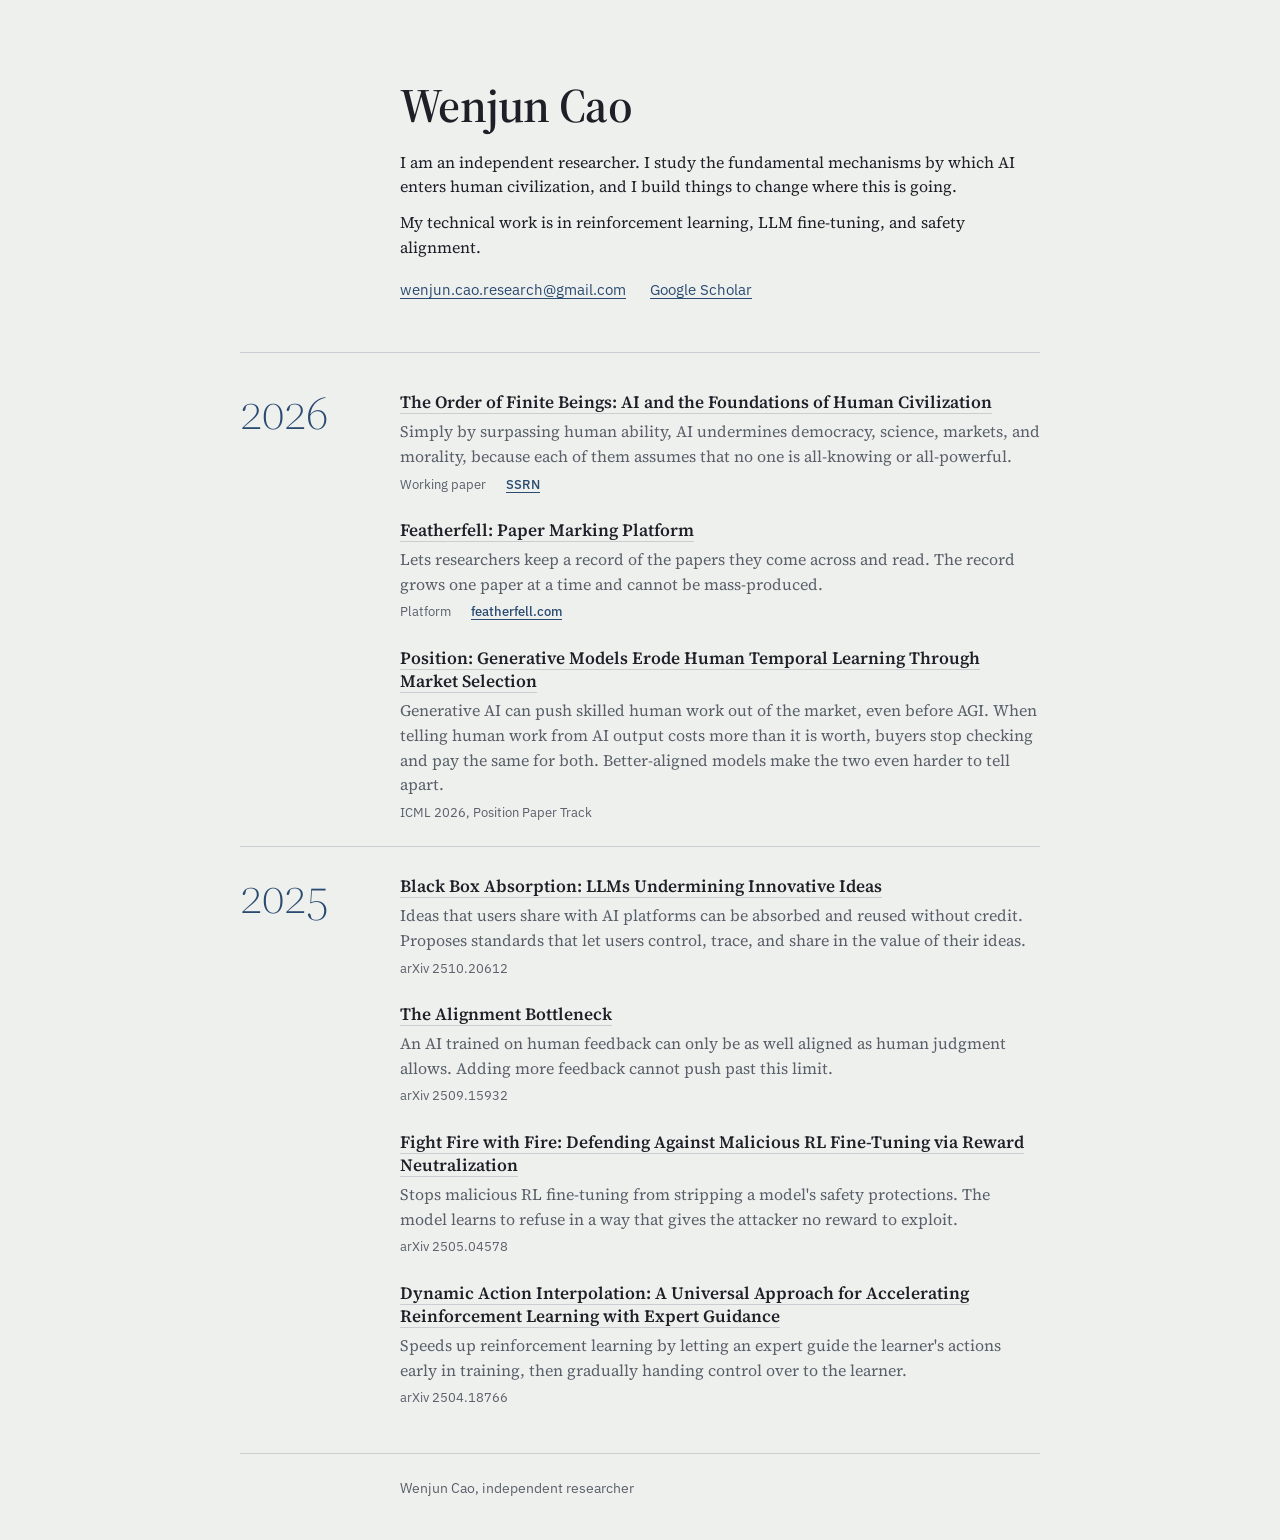
==== index.html @ e1265630 "Add files via upload" ====
<!DOCTYPE html>
<html lang="en">
<head>
<meta charset="utf-8">
<meta name="viewport" content="width=device-width, initial-scale=1">
<title>Wenjun Cao</title>
<meta name="description" content="Wenjun Cao is an independent researcher studying the fundamental mechanisms by which AI enters human civilization.">
<meta name="author" content="Wenjun Cao">
<meta property="og:title" content="Wenjun Cao">
<meta property="og:description" content="Independent researcher. The fundamental mechanisms by which AI enters human civilization.">
<meta property="og:type" content="website">
<meta property="og:url" content="https://directedlink.github.io/">
<meta name="twitter:card" content="summary">
<link rel="canonical" href="https://directedlink.github.io/">
<link rel="icon" href="data:image/svg+xml,%3Csvg xmlns='http://www.w3.org/2000/svg' viewBox='0 0 32 32'%3E%3Crect width='32' height='32' fill='%23EEF0EE'/%3E%3Ccircle cx='16' cy='16' r='11' fill='none' stroke='%231D2127' stroke-width='2'/%3E%3Cline x1='16' y1='5' x2='16' y2='27' stroke='%232A4A70' stroke-width='2'/%3E%3C/svg%3E">
<link rel="preconnect" href="https://fonts.googleapis.com">
<link rel="preconnect" href="https://fonts.gstatic.com" crossorigin>
<link href="https://fonts.googleapis.com/css2?family=Source+Serif+4:ital,opsz,wght@0,8..60,300;0,8..60,400;0,8..60,600;1,8..60,400&family=IBM+Plex+Sans:wght@400;500&display=swap" rel="stylesheet">
<style>
  :root{
    --paper: #EEF0EE;        /* cool, faintly grey-green paper */
    --paper-raised: #F6F7F6;
    --ink: #1D2127;
    --ink-soft: #596069;
    --rule: #C9CED3;
    --accent: #2A4A70;       /* fountain-pen blue */
    --kin: #6E2A2A;          /* oxblood, shared with the paper page */
    --serif: "Source Serif 4", Georgia, "Times New Roman", serif;
    --sans: "IBM Plex Sans", -apple-system, "Segoe UI", sans-serif;
    --gutter: 10rem;
    --measure: 40rem;
  }
  @media (prefers-color-scheme: dark){
    :root{
      --paper: #16191D;
      --paper-raised: #1C2025;
      --ink: #E3E5E8;
      --ink-soft: #9CA3AC;
      --rule: #30363D;
      --accent: #93B2D6;
      --kin: #D39A8C;
    }
  }

  *{ box-sizing: border-box; }
  html{ background: var(--paper); font-size: 100%; }
  body{
    margin: 0;
    background: var(--paper);
    color: var(--ink);
    font-family: var(--serif);
    font-size: 1rem;
    line-height: 1.55;
    -webkit-font-smoothing: antialiased;
    text-rendering: optimizeLegibility;
  }
  a{ color: var(--accent); text-decoration-thickness: 1px; text-underline-offset: 3px; }
  a:hover{ color: var(--kin); }
  a:focus-visible{ outline: 2px solid var(--accent); outline-offset: 3px; border-radius: 2px; }
  ::selection{ background: var(--rule); color: var(--ink); }

  .page{
    max-width: calc(var(--gutter) + var(--measure) + 3rem);
    margin: 0 auto;
    padding: 0 1.5rem;
  }

  /* ---------- Masthead ---------- */
  header{
    padding: clamp(3rem, 9vh, 5rem) 0 2.2rem;
    padding-left: var(--gutter);
  }
  h1{
    margin: 0 0 1.2rem;
    font-weight: 600;
    font-size: clamp(2.2rem, 5vw, 3rem);
    line-height: 1.05;
    letter-spacing: -0.015em;
    font-variation-settings: "opsz" 60;
  }
  .bio{ max-width: var(--measure); }
  .bio p{ margin: 0 0 .7rem; }
  .contact{
    display: flex;
    flex-wrap: wrap;
    gap: .4rem 1.5rem;
    margin-top: 1.2rem;
    font-family: var(--sans);
    font-size: .92rem;
    color: var(--ink-soft);
  }

  /* ---------- Work ---------- */
  main{ border-top: 1px solid var(--rule); padding: .6rem 0 1.4rem; }
  .year{
    display: grid;
    grid-template-columns: var(--gutter) minmax(0, var(--measure));
    padding: 1.8rem 0 .6rem;
  }
  .year + .year{ border-top: 1px solid var(--rule); }
  .year h2{
    margin: 0;
    font-weight: 300;
    font-size: 3rem;
    line-height: .9;
    color: var(--accent);
    font-variant-numeric: oldstyle-nums;
    font-feature-settings: "onum" 1;
    font-variation-settings: "opsz" 60;
    position: sticky;
    top: 1.5rem;
    align-self: start;
  }
  .works{ list-style: none; margin: 0; padding: 0; }
  .works li{ margin: 0 0 1.5rem; }
  .works li:last-child{ margin-bottom: .8rem; }
  .works h3{
    margin: 0;
    font-size: 1.08rem;
    font-weight: 600;
    line-height: 1.35;
  }
  .title{
    color: var(--ink);
    text-decoration: none;
    background-image: linear-gradient(var(--rule), var(--rule));
    background-size: 100% 1px;
    background-position: 0 100%;
    background-repeat: no-repeat;
  }
  a.title:hover{ color: var(--kin); background-image: linear-gradient(var(--kin), var(--kin)); }
  .desc{
    margin: .3rem 0 .35rem;
    color: var(--ink-soft);
  }
  .meta{
    margin: 0;
    font-family: var(--sans);
    font-size: .82rem;
    color: var(--ink-soft);
    display: flex;
    flex-wrap: wrap;
    gap: .3rem 1.25rem;
  }
  .meta a{ font-weight: 500; }

  footer{
    border-top: 1px solid var(--rule);
    padding: 1.5rem 0 2.5rem var(--gutter);
    font-family: var(--sans);
    font-size: .88rem;
    color: var(--ink-soft);
  }
  footer p{ margin: 0; }

  @media (max-width: 640px){
    :root{ --gutter: 0rem; }
    header{ padding-top: 3.5rem; }
    .year{ grid-template-columns: 1fr; padding-top: 2rem; }
    .year h2{ position: static; font-size: 2.6rem; margin-bottom: 1.2rem; }
  }
  @media print{
    body, html{ background: #fff; }
    .year h2{ position: static; }
  }
</style>
</head>
<body>
<div class="page">

  <header>
    <h1>Wenjun Cao</h1>
    <div class="bio">
      <p>I am an independent researcher. I study the fundamental mechanisms by which AI enters human civilization, and I build things to change where this is going.</p>
      <p>My technical work is in reinforcement learning, LLM fine-tuning, and safety alignment.</p>
    </div>
    <p class="contact"><a href="mailto:wenjun.cao.research@gmail.com">wenjun.cao.research@gmail.com</a><a href="https://scholar.google.com/citations?user=8guQeIAAAAAJ">Google Scholar</a></p>
  </header>

  <main>
    <section class="year" aria-labelledby="y2026">
      <h2 id="y2026">2026</h2>
      <ul class="works">
        <li>
          <h3><a class="title" href="https://directedlink.github.io/the-order-of-finite-beings/">The Order of Finite Beings: AI and the Foundations of Human Civilization</a></h3>
          <p class="desc">Simply by surpassing human ability, AI undermines democracy, science, markets, and morality, because each of them assumes that no one is all-knowing or all-powerful.</p>
          <p class="meta"><span>Working paper</span><a href="https://papers.ssrn.com/sol3/papers.cfm?abstract_id=7476738">SSRN</a></p>
        </li>
        <li>
          <h3><a class="title" href="https://directedlink.github.io/featherfell/">Featherfell: Paper Marking Platform</a></h3>
          <p class="desc">Lets researchers keep a record of the papers they come across and read. The record grows one paper at a time and cannot be mass-produced.</p>
          <p class="meta"><span>Platform</span><a href="https://featherfell.com">featherfell.com</a></p>
        </li>
        <li>
          <h3><a class="title" href="https://openreview.net/forum?id=FGZt2TsZRl">Position: Generative Models Erode Human Temporal Learning Through Market Selection</a></h3>
          <p class="desc">Generative AI can push skilled human work out of the market, even before AGI. When telling human work from AI output costs more than it is worth, buyers stop checking and pay the same for both. Better-aligned models make the two even harder to tell apart.</p>
          <p class="meta"><span>ICML 2026, Position Paper Track</span></p>
        </li>
      </ul>
    </section>

    <section class="year" aria-labelledby="y2025">
      <h2 id="y2025">2025</h2>
      <ul class="works">
        <li>
          <h3><a class="title" href="https://arxiv.org/abs/2510.20612">Black Box Absorption: LLMs Undermining Innovative Ideas</a></h3>
          <p class="desc">Ideas that users share with AI platforms can be absorbed and reused without credit. Proposes standards that let users control, trace, and share in the value of their ideas.</p>
          <p class="meta"><span>arXiv 2510.20612</span></p>
        </li>
        <li>
          <h3><a class="title" href="https://arxiv.org/abs/2509.15932">The Alignment Bottleneck</a></h3>
          <p class="desc">An AI trained on human feedback can only be as well aligned as human judgment allows. Adding more feedback cannot push past this limit.</p>
          <p class="meta"><span>arXiv 2509.15932</span></p>
        </li>
        <li>
          <h3><a class="title" href="https://arxiv.org/abs/2505.04578">Fight Fire with Fire: Defending Against Malicious RL Fine-Tuning via Reward Neutralization</a></h3>
          <p class="desc">Stops malicious RL fine-tuning from stripping a model's safety protections. The model learns to refuse in a way that gives the attacker no reward to exploit.</p>
          <p class="meta"><span>arXiv 2505.04578</span></p>
        </li>
        <li>
          <h3><a class="title" href="https://arxiv.org/abs/2504.18766">Dynamic Action Interpolation: A Universal Approach for Accelerating Reinforcement Learning with Expert Guidance</a></h3>
          <p class="desc">Speeds up reinforcement learning by letting an expert guide the learner's actions early in training, then gradually handing control over to the learner.</p>
          <p class="meta"><span>arXiv 2504.18766</span></p>
        </li>
      </ul>
    </section>
  </main>

  <footer>
    <p>Wenjun Cao, independent researcher</p>
  </footer>

</div>
</body>
</html>
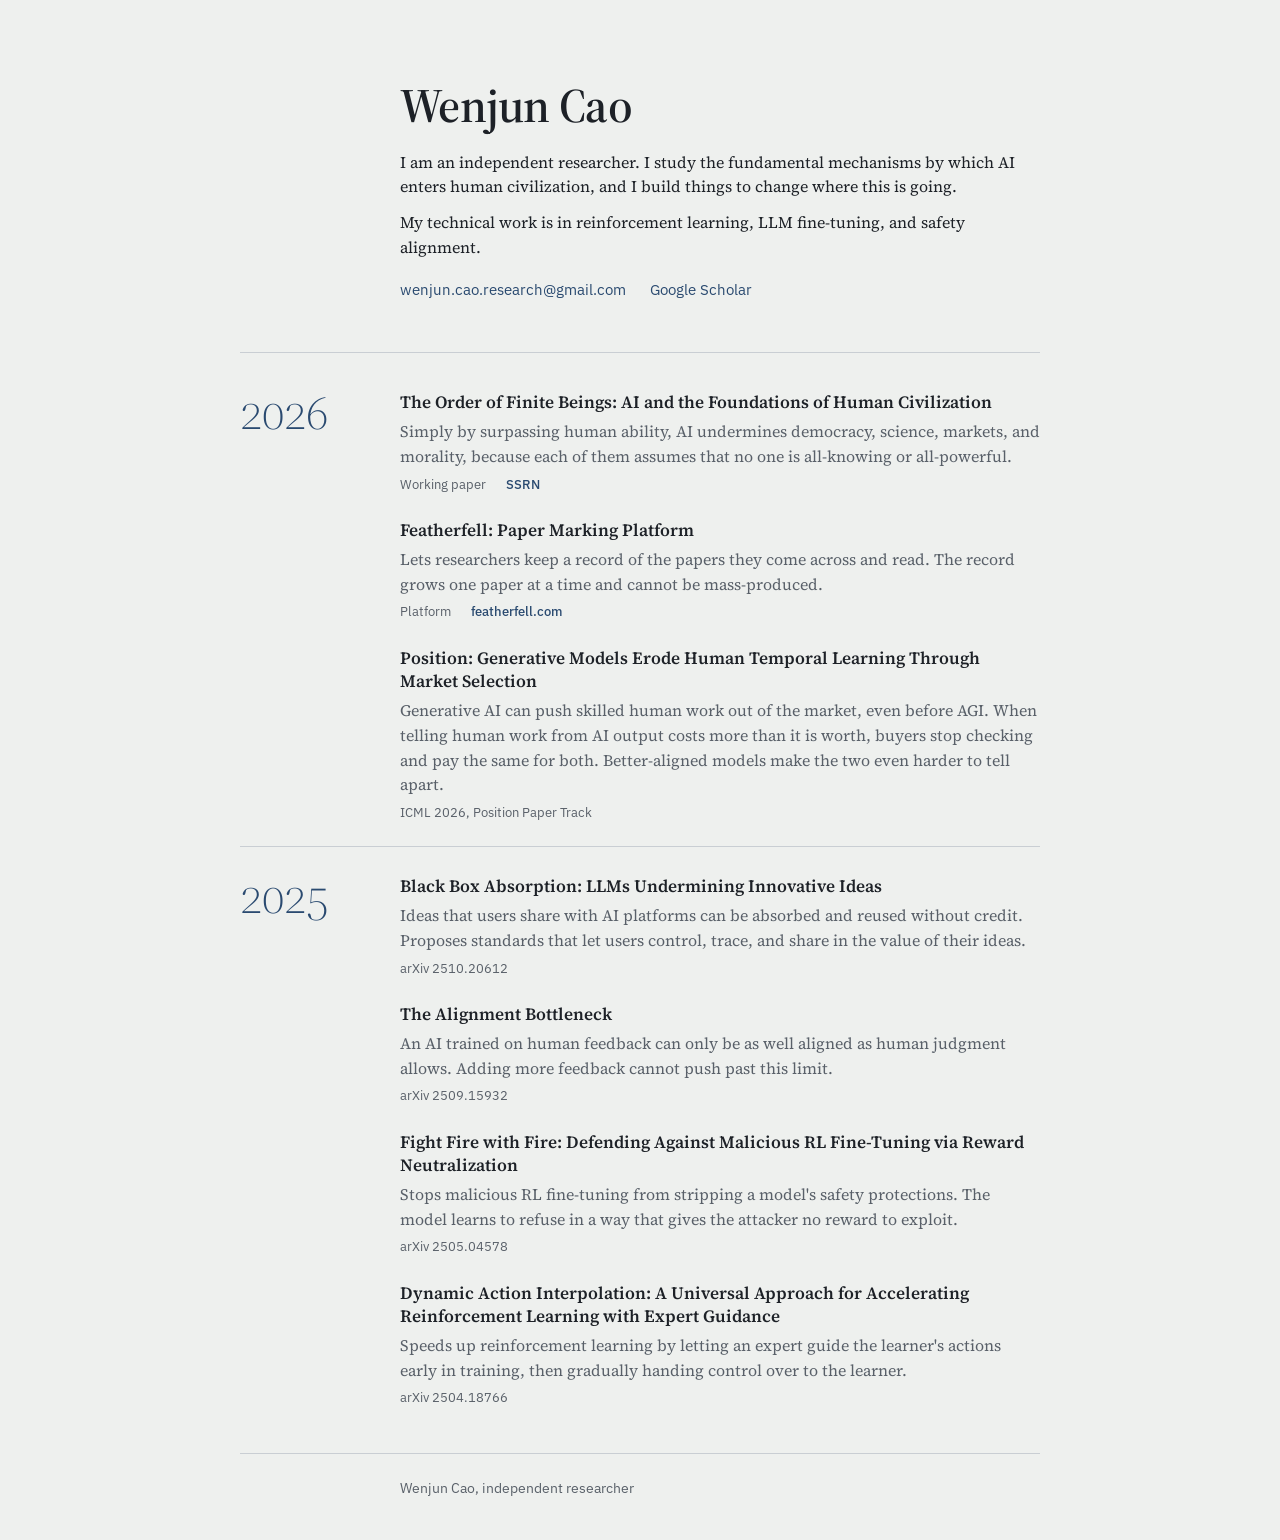
==== commit 7e5fb3ee: "Add files via upload" ====
--- a/index.html
+++ b/index.html
@@ -54,8 +54,8 @@
     -webkit-font-smoothing: antialiased;
     text-rendering: optimizeLegibility;
   }
-  a{ color: var(--accent); text-decoration-thickness: 1px; text-underline-offset: 3px; }
-  a:hover{ color: var(--kin); }
+  a{ color: var(--accent); text-decoration: none; text-decoration-thickness: 1px; text-underline-offset: 3px; }
+  a:hover{ color: var(--kin); text-decoration: underline; }
   a:focus-visible{ outline: 2px solid var(--accent); outline-offset: 3px; border-radius: 2px; }
   ::selection{ background: var(--rule); color: var(--ink); }
 
@@ -123,12 +123,8 @@
   .title{
     color: var(--ink);
     text-decoration: none;
-    background-image: linear-gradient(var(--rule), var(--rule));
-    background-size: 100% 1px;
-    background-position: 0 100%;
-    background-repeat: no-repeat;
-  }
-  a.title:hover{ color: var(--kin); background-image: linear-gradient(var(--kin), var(--kin)); }
+  }
+  a.title:hover{ color: var(--kin); text-decoration: underline; }
   .desc{
     margin: .3rem 0 .35rem;
     color: var(--ink-soft);
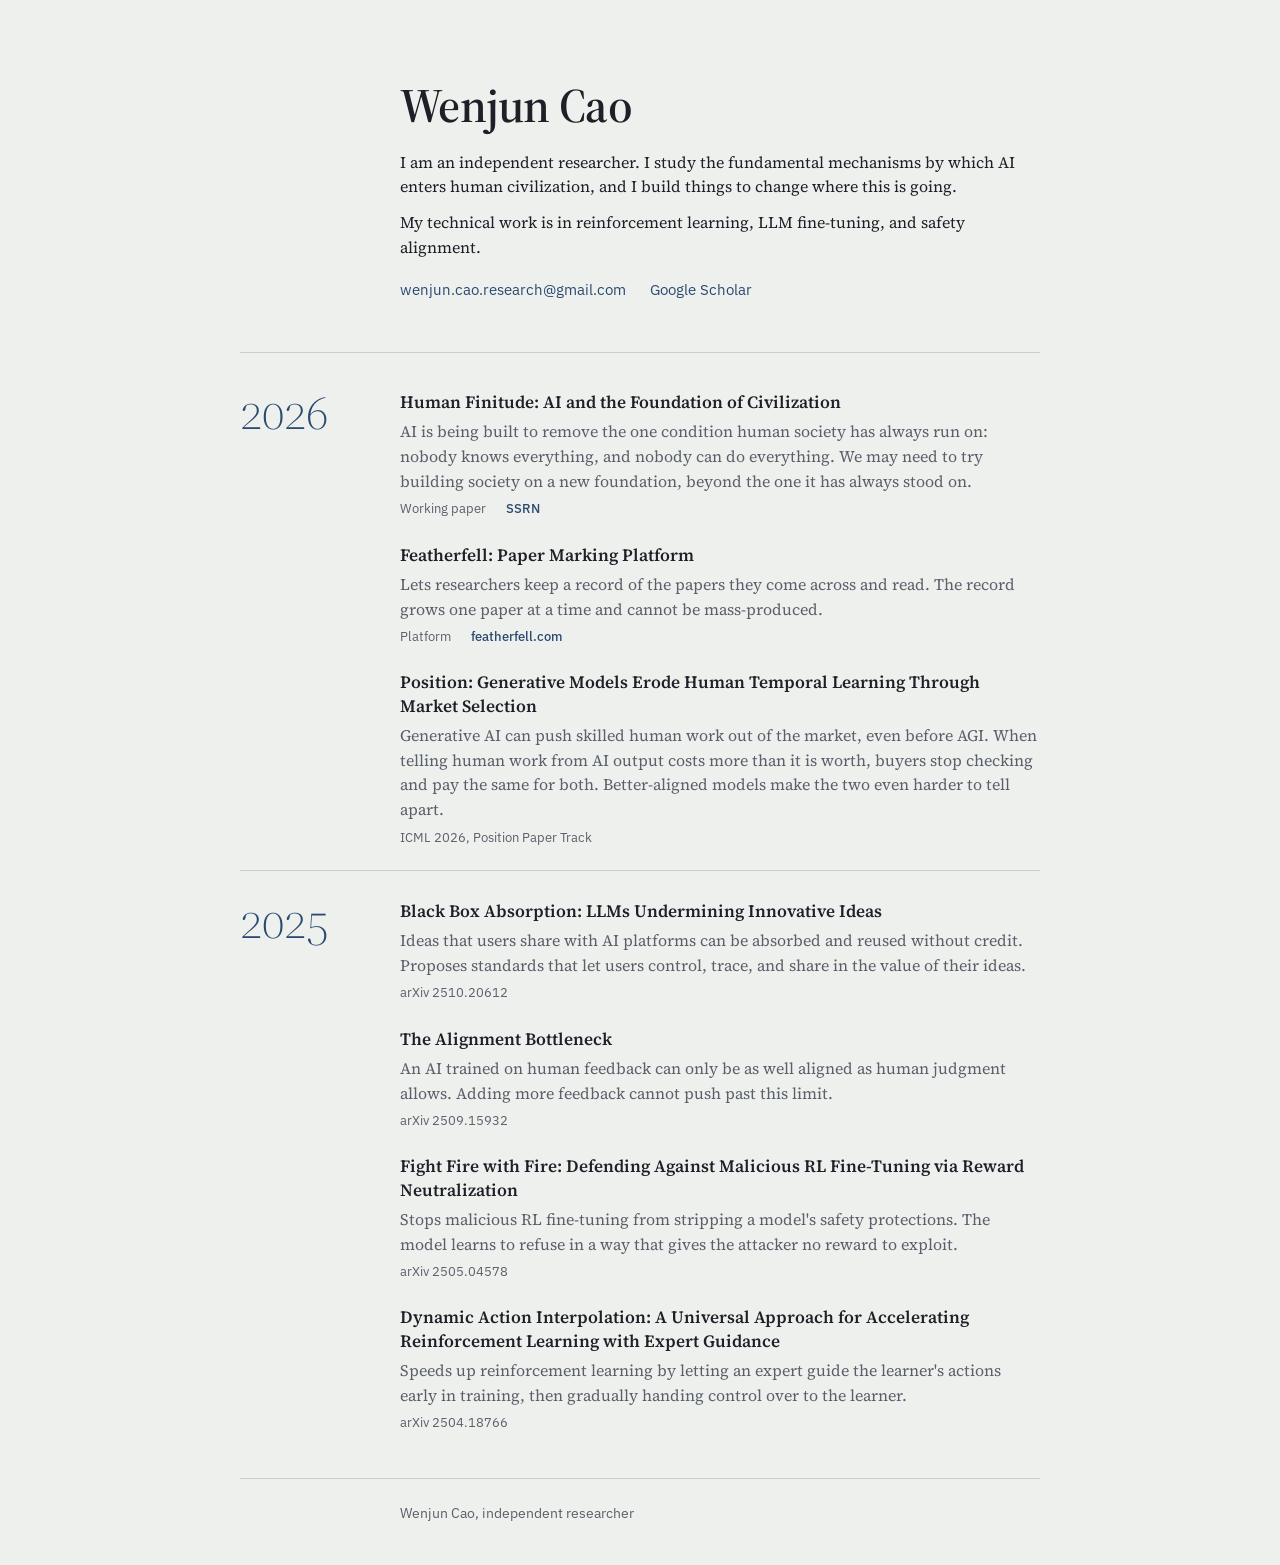
==== commit 862d3dca: "Add files via upload" ====
--- a/index.html
+++ b/index.html
@@ -178,8 +178,8 @@
       <h2 id="y2026">2026</h2>
       <ul class="works">
         <li>
-          <h3><a class="title" href="https://directedlink.github.io/the-order-of-finite-beings/">The Order of Finite Beings: AI and the Foundations of Human Civilization</a></h3>
-          <p class="desc">Simply by surpassing human ability, AI undermines democracy, science, markets, and morality, because each of them assumes that no one is all-knowing or all-powerful.</p>
+          <h3><a class="title" href="https://directedlink.github.io/the-order-of-finite-beings/">Human Finitude: AI and the Foundation of Civilization</a></h3>
+          <p class="desc">AI is being built to remove the one condition human society has always run on: nobody knows everything, and nobody can do everything. We may need to try building society on a new foundation, beyond the one it has always stood on.</p>
           <p class="meta"><span>Working paper</span><a href="https://papers.ssrn.com/sol3/papers.cfm?abstract_id=7476738">SSRN</a></p>
         </li>
         <li>
@@ -228,4 +228,4 @@
 
 </div>
 </body>
-</html>
+</html>
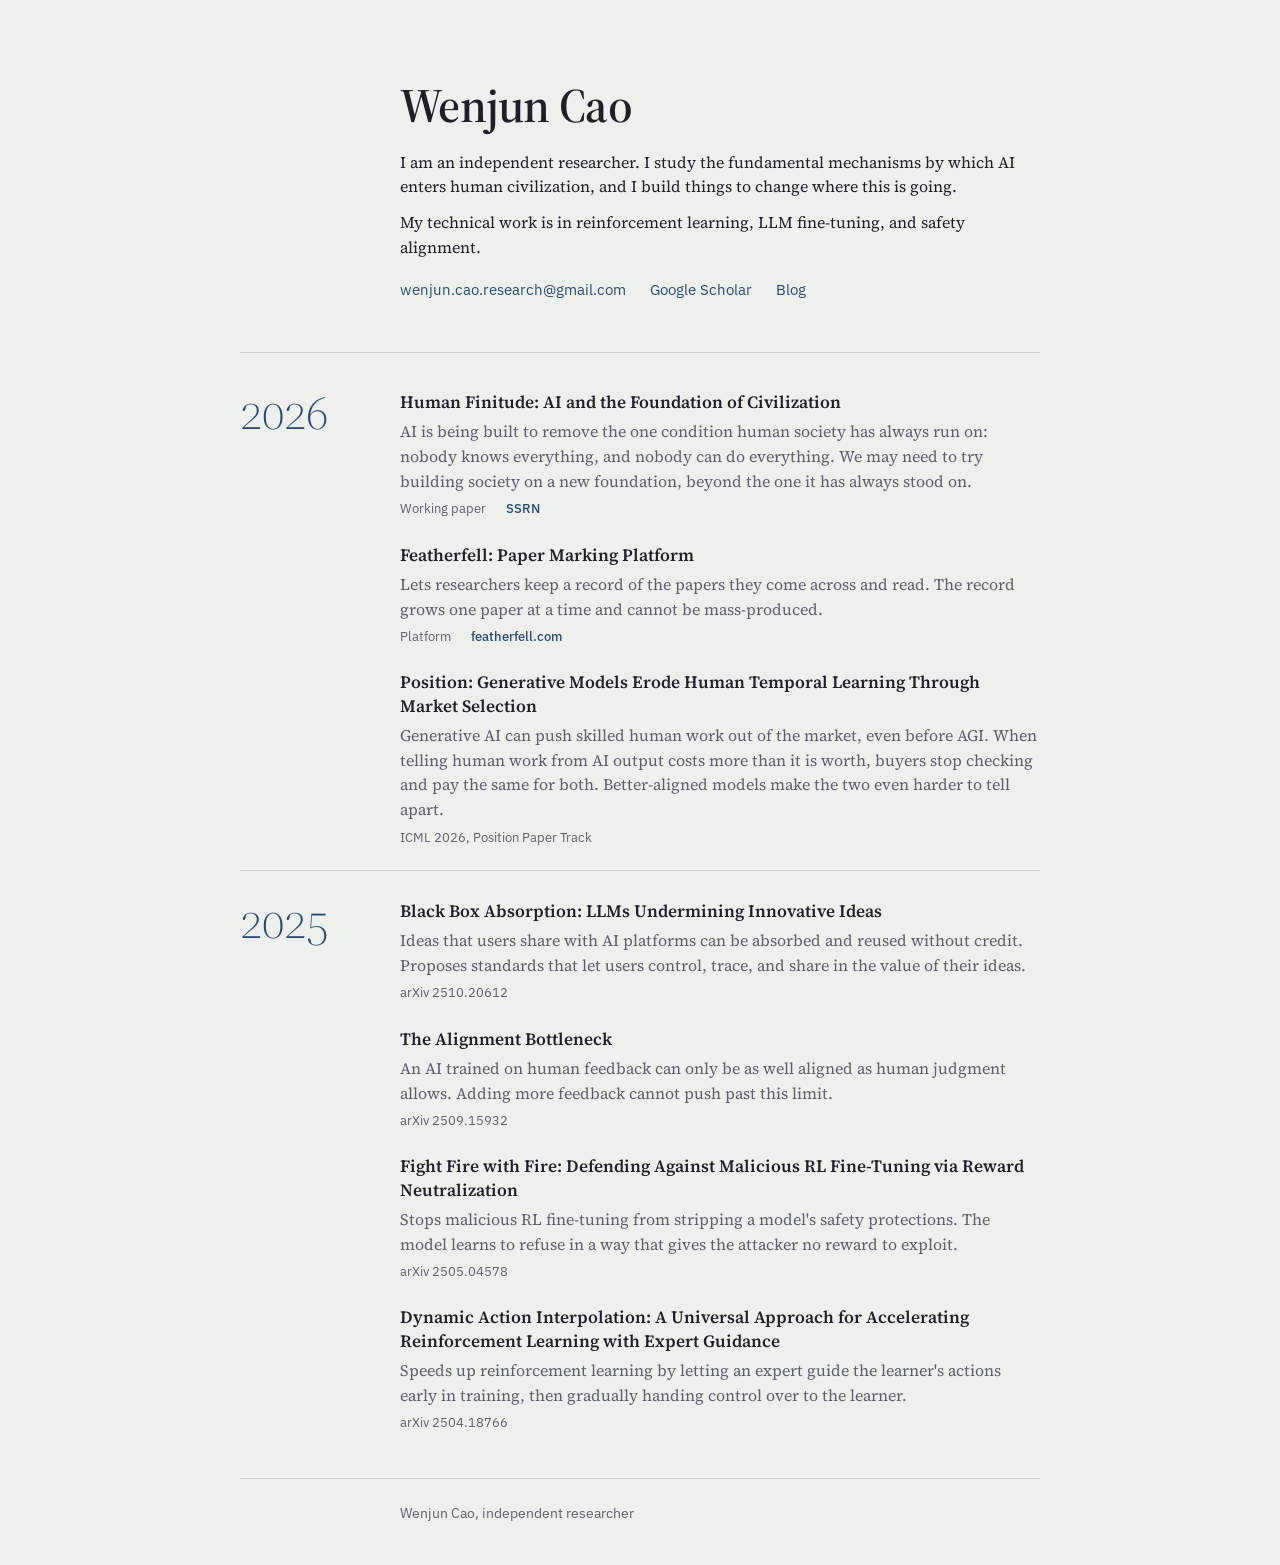
==== commit 49136400: "Add files via upload" ====
--- a/index.html
+++ b/index.html
@@ -170,7 +170,7 @@
       <p>I am an independent researcher. I study the fundamental mechanisms by which AI enters human civilization, and I build things to change where this is going.</p>
       <p>My technical work is in reinforcement learning, LLM fine-tuning, and safety alignment.</p>
     </div>
-    <p class="contact"><a href="mailto:wenjun.cao.research@gmail.com">wenjun.cao.research@gmail.com</a><a href="https://scholar.google.com/citations?user=8guQeIAAAAAJ">Google Scholar</a></p>
+    <p class="contact"><a href="mailto:wenjun.cao.research@gmail.com">wenjun.cao.research@gmail.com</a><a href="https://scholar.google.com/citations?user=8guQeIAAAAAJ">Google Scholar</a><a href="blog/index.html">Blog</a></p>
   </header>
 
   <main>
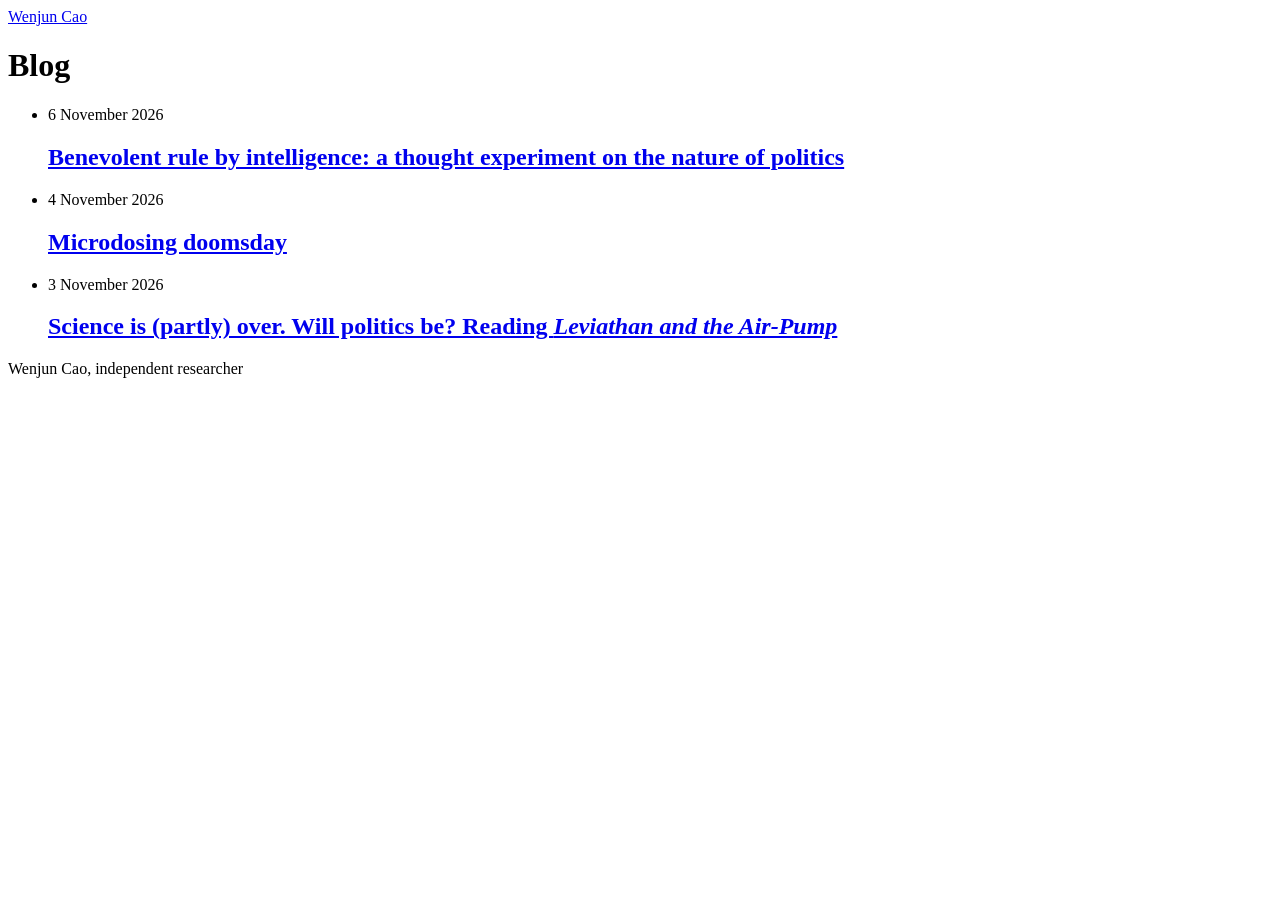
==== commit 0d489a72: "Add files via upload" ====
--- a/index.html
+++ b/index.html
@@ -3,224 +3,38 @@
 <head>
 <meta charset="utf-8">
 <meta name="viewport" content="width=device-width, initial-scale=1">
-<title>Wenjun Cao</title>
-<meta name="description" content="Wenjun Cao is an independent researcher studying the fundamental mechanisms by which AI enters human civilization.">
+<title>Blog · Wenjun Cao</title>
 <meta name="author" content="Wenjun Cao">
-<meta property="og:title" content="Wenjun Cao">
-<meta property="og:description" content="Independent researcher. The fundamental mechanisms by which AI enters human civilization.">
-<meta property="og:type" content="website">
-<meta property="og:url" content="https://directedlink.github.io/">
-<meta name="twitter:card" content="summary">
-<link rel="canonical" href="https://directedlink.github.io/">
+<link rel="canonical" href="https://directedlink.github.io/blog/">
 <link rel="icon" href="data:image/svg+xml,%3Csvg xmlns='http://www.w3.org/2000/svg' viewBox='0 0 32 32'%3E%3Crect width='32' height='32' fill='%23EEF0EE'/%3E%3Ccircle cx='16' cy='16' r='11' fill='none' stroke='%231D2127' stroke-width='2'/%3E%3Cline x1='16' y1='5' x2='16' y2='27' stroke='%232A4A70' stroke-width='2'/%3E%3C/svg%3E">
 <link rel="preconnect" href="https://fonts.googleapis.com">
 <link rel="preconnect" href="https://fonts.gstatic.com" crossorigin>
 <link href="https://fonts.googleapis.com/css2?family=Source+Serif+4:ital,opsz,wght@0,8..60,300;0,8..60,400;0,8..60,600;1,8..60,400&family=IBM+Plex+Sans:wght@400;500&display=swap" rel="stylesheet">
-<style>
-  :root{
-    --paper: #EEF0EE;        /* cool, faintly grey-green paper */
-    --paper-raised: #F6F7F6;
-    --ink: #1D2127;
-    --ink-soft: #596069;
-    --rule: #C9CED3;
-    --accent: #2A4A70;       /* fountain-pen blue */
-    --kin: #6E2A2A;          /* oxblood, shared with the paper page */
-    --serif: "Source Serif 4", Georgia, "Times New Roman", serif;
-    --sans: "IBM Plex Sans", -apple-system, "Segoe UI", sans-serif;
-    --gutter: 10rem;
-    --measure: 40rem;
-  }
-  @media (prefers-color-scheme: dark){
-    :root{
-      --paper: #16191D;
-      --paper-raised: #1C2025;
-      --ink: #E3E5E8;
-      --ink-soft: #9CA3AC;
-      --rule: #30363D;
-      --accent: #93B2D6;
-      --kin: #D39A8C;
-    }
-  }
-
-  *{ box-sizing: border-box; }
-  html{ background: var(--paper); font-size: 100%; }
-  body{
-    margin: 0;
-    background: var(--paper);
-    color: var(--ink);
-    font-family: var(--serif);
-    font-size: 1rem;
-    line-height: 1.55;
-    -webkit-font-smoothing: antialiased;
-    text-rendering: optimizeLegibility;
-  }
-  a{ color: var(--accent); text-decoration: none; text-decoration-thickness: 1px; text-underline-offset: 3px; }
-  a:hover{ color: var(--kin); text-decoration: underline; }
-  a:focus-visible{ outline: 2px solid var(--accent); outline-offset: 3px; border-radius: 2px; }
-  ::selection{ background: var(--rule); color: var(--ink); }
-
-  .page{
-    max-width: calc(var(--gutter) + var(--measure) + 3rem);
-    margin: 0 auto;
-    padding: 0 1.5rem;
-  }
-
-  /* ---------- Masthead ---------- */
-  header{
-    padding: clamp(3rem, 9vh, 5rem) 0 2.2rem;
-    padding-left: var(--gutter);
-  }
-  h1{
-    margin: 0 0 1.2rem;
-    font-weight: 600;
-    font-size: clamp(2.2rem, 5vw, 3rem);
-    line-height: 1.05;
-    letter-spacing: -0.015em;
-    font-variation-settings: "opsz" 60;
-  }
-  .bio{ max-width: var(--measure); }
-  .bio p{ margin: 0 0 .7rem; }
-  .contact{
-    display: flex;
-    flex-wrap: wrap;
-    gap: .4rem 1.5rem;
-    margin-top: 1.2rem;
-    font-family: var(--sans);
-    font-size: .92rem;
-    color: var(--ink-soft);
-  }
-
-  /* ---------- Work ---------- */
-  main{ border-top: 1px solid var(--rule); padding: .6rem 0 1.4rem; }
-  .year{
-    display: grid;
-    grid-template-columns: var(--gutter) minmax(0, var(--measure));
-    padding: 1.8rem 0 .6rem;
-  }
-  .year + .year{ border-top: 1px solid var(--rule); }
-  .year h2{
-    margin: 0;
-    font-weight: 300;
-    font-size: 3rem;
-    line-height: .9;
-    color: var(--accent);
-    font-variant-numeric: oldstyle-nums;
-    font-feature-settings: "onum" 1;
-    font-variation-settings: "opsz" 60;
-    position: sticky;
-    top: 1.5rem;
-    align-self: start;
-  }
-  .works{ list-style: none; margin: 0; padding: 0; }
-  .works li{ margin: 0 0 1.5rem; }
-  .works li:last-child{ margin-bottom: .8rem; }
-  .works h3{
-    margin: 0;
-    font-size: 1.08rem;
-    font-weight: 600;
-    line-height: 1.35;
-  }
-  .title{
-    color: var(--ink);
-    text-decoration: none;
-  }
-  a.title:hover{ color: var(--kin); text-decoration: underline; }
-  .desc{
-    margin: .3rem 0 .35rem;
-    color: var(--ink-soft);
-  }
-  .meta{
-    margin: 0;
-    font-family: var(--sans);
-    font-size: .82rem;
-    color: var(--ink-soft);
-    display: flex;
-    flex-wrap: wrap;
-    gap: .3rem 1.25rem;
-  }
-  .meta a{ font-weight: 500; }
-
-  footer{
-    border-top: 1px solid var(--rule);
-    padding: 1.5rem 0 2.5rem var(--gutter);
-    font-family: var(--sans);
-    font-size: .88rem;
-    color: var(--ink-soft);
-  }
-  footer p{ margin: 0; }
-
-  @media (max-width: 640px){
-    :root{ --gutter: 0rem; }
-    header{ padding-top: 3.5rem; }
-    .year{ grid-template-columns: 1fr; padding-top: 2rem; }
-    .year h2{ position: static; font-size: 2.6rem; margin-bottom: 1.2rem; }
-  }
-  @media print{
-    body, html{ background: #fff; }
-    .year h2{ position: static; }
-  }
-</style>
+<link rel="stylesheet" href="style.css">
 </head>
 <body>
 <div class="page">
 
-  <header>
-    <h1>Wenjun Cao</h1>
-    <div class="bio">
-      <p>I am an independent researcher. I study the fundamental mechanisms by which AI enters human civilization, and I build things to change where this is going.</p>
-      <p>My technical work is in reinforcement learning, LLM fine-tuning, and safety alignment.</p>
-    </div>
-    <p class="contact"><a href="mailto:wenjun.cao.research@gmail.com">wenjun.cao.research@gmail.com</a><a href="https://scholar.google.com/citations?user=8guQeIAAAAAJ">Google Scholar</a><a href="blog/index.html">Blog</a></p>
-  </header>
+  <nav class="topbar"><a class="home" href="../index.html">Wenjun Cao</a></nav>
 
-  <main>
-    <section class="year" aria-labelledby="y2026">
-      <h2 id="y2026">2026</h2>
-      <ul class="works">
-        <li>
-          <h3><a class="title" href="https://directedlink.github.io/the-order-of-finite-beings/">Human Finitude: AI and the Foundation of Civilization</a></h3>
-          <p class="desc">AI is being built to remove the one condition human society has always run on: nobody knows everything, and nobody can do everything. We may need to try building society on a new foundation, beyond the one it has always stood on.</p>
-          <p class="meta"><span>Working paper</span><a href="https://papers.ssrn.com/sol3/papers.cfm?abstract_id=7476738">SSRN</a></p>
-        </li>
-        <li>
-          <h3><a class="title" href="https://directedlink.github.io/featherfell/">Featherfell: Paper Marking Platform</a></h3>
-          <p class="desc">Lets researchers keep a record of the papers they come across and read. The record grows one paper at a time and cannot be mass-produced.</p>
-          <p class="meta"><span>Platform</span><a href="https://featherfell.com">featherfell.com</a></p>
-        </li>
-        <li>
-          <h3><a class="title" href="https://openreview.net/forum?id=FGZt2TsZRl">Position: Generative Models Erode Human Temporal Learning Through Market Selection</a></h3>
-          <p class="desc">Generative AI can push skilled human work out of the market, even before AGI. When telling human work from AI output costs more than it is worth, buyers stop checking and pay the same for both. Better-aligned models make the two even harder to tell apart.</p>
-          <p class="meta"><span>ICML 2026, Position Paper Track</span></p>
-        </li>
-      </ul>
-    </section>
+  <div class="blog-head">
+    <h1>Blog</h1>
+  </div>
 
-    <section class="year" aria-labelledby="y2025">
-      <h2 id="y2025">2025</h2>
-      <ul class="works">
-        <li>
-          <h3><a class="title" href="https://arxiv.org/abs/2510.20612">Black Box Absorption: LLMs Undermining Innovative Ideas</a></h3>
-          <p class="desc">Ideas that users share with AI platforms can be absorbed and reused without credit. Proposes standards that let users control, trace, and share in the value of their ideas.</p>
-          <p class="meta"><span>arXiv 2510.20612</span></p>
-        </li>
-        <li>
-          <h3><a class="title" href="https://arxiv.org/abs/2509.15932">The Alignment Bottleneck</a></h3>
-          <p class="desc">An AI trained on human feedback can only be as well aligned as human judgment allows. Adding more feedback cannot push past this limit.</p>
-          <p class="meta"><span>arXiv 2509.15932</span></p>
-        </li>
-        <li>
-          <h3><a class="title" href="https://arxiv.org/abs/2505.04578">Fight Fire with Fire: Defending Against Malicious RL Fine-Tuning via Reward Neutralization</a></h3>
-          <p class="desc">Stops malicious RL fine-tuning from stripping a model's safety protections. The model learns to refuse in a way that gives the attacker no reward to exploit.</p>
-          <p class="meta"><span>arXiv 2505.04578</span></p>
-        </li>
-        <li>
-          <h3><a class="title" href="https://arxiv.org/abs/2504.18766">Dynamic Action Interpolation: A Universal Approach for Accelerating Reinforcement Learning with Expert Guidance</a></h3>
-          <p class="desc">Speeds up reinforcement learning by letting an expert guide the learner's actions early in training, then gradually handing control over to the learner.</p>
-          <p class="meta"><span>arXiv 2504.18766</span></p>
-        </li>
-      </ul>
-    </section>
-  </main>
+  <ul class="posts">
+    <li>
+      <time datetime="2026-11-06">6 November 2026</time>
+      <h2><a href="benevolent-rule-by-intelligence.html">Benevolent rule by intelligence: a thought experiment on the nature of politics</a></h2>
+    </li>
+    <li>
+      <time datetime="2026-11-04">4 November 2026</time>
+      <h2><a href="microdosing-doomsday.html">Microdosing doomsday</a></h2>
+    </li>
+    <li>
+      <time datetime="2026-11-03">3 November 2026</time>
+      <h2><a href="leviathan-and-the-air-pump.html">Science is (partly) over. Will politics be? Reading <i>Leviathan and the Air-Pump</i></a></h2>
+    </li>
+  </ul>
 
   <footer>
     <p>Wenjun Cao, independent researcher</p>
@@ -228,4 +42,4 @@
 
 </div>
 </body>
-</html>+</html>
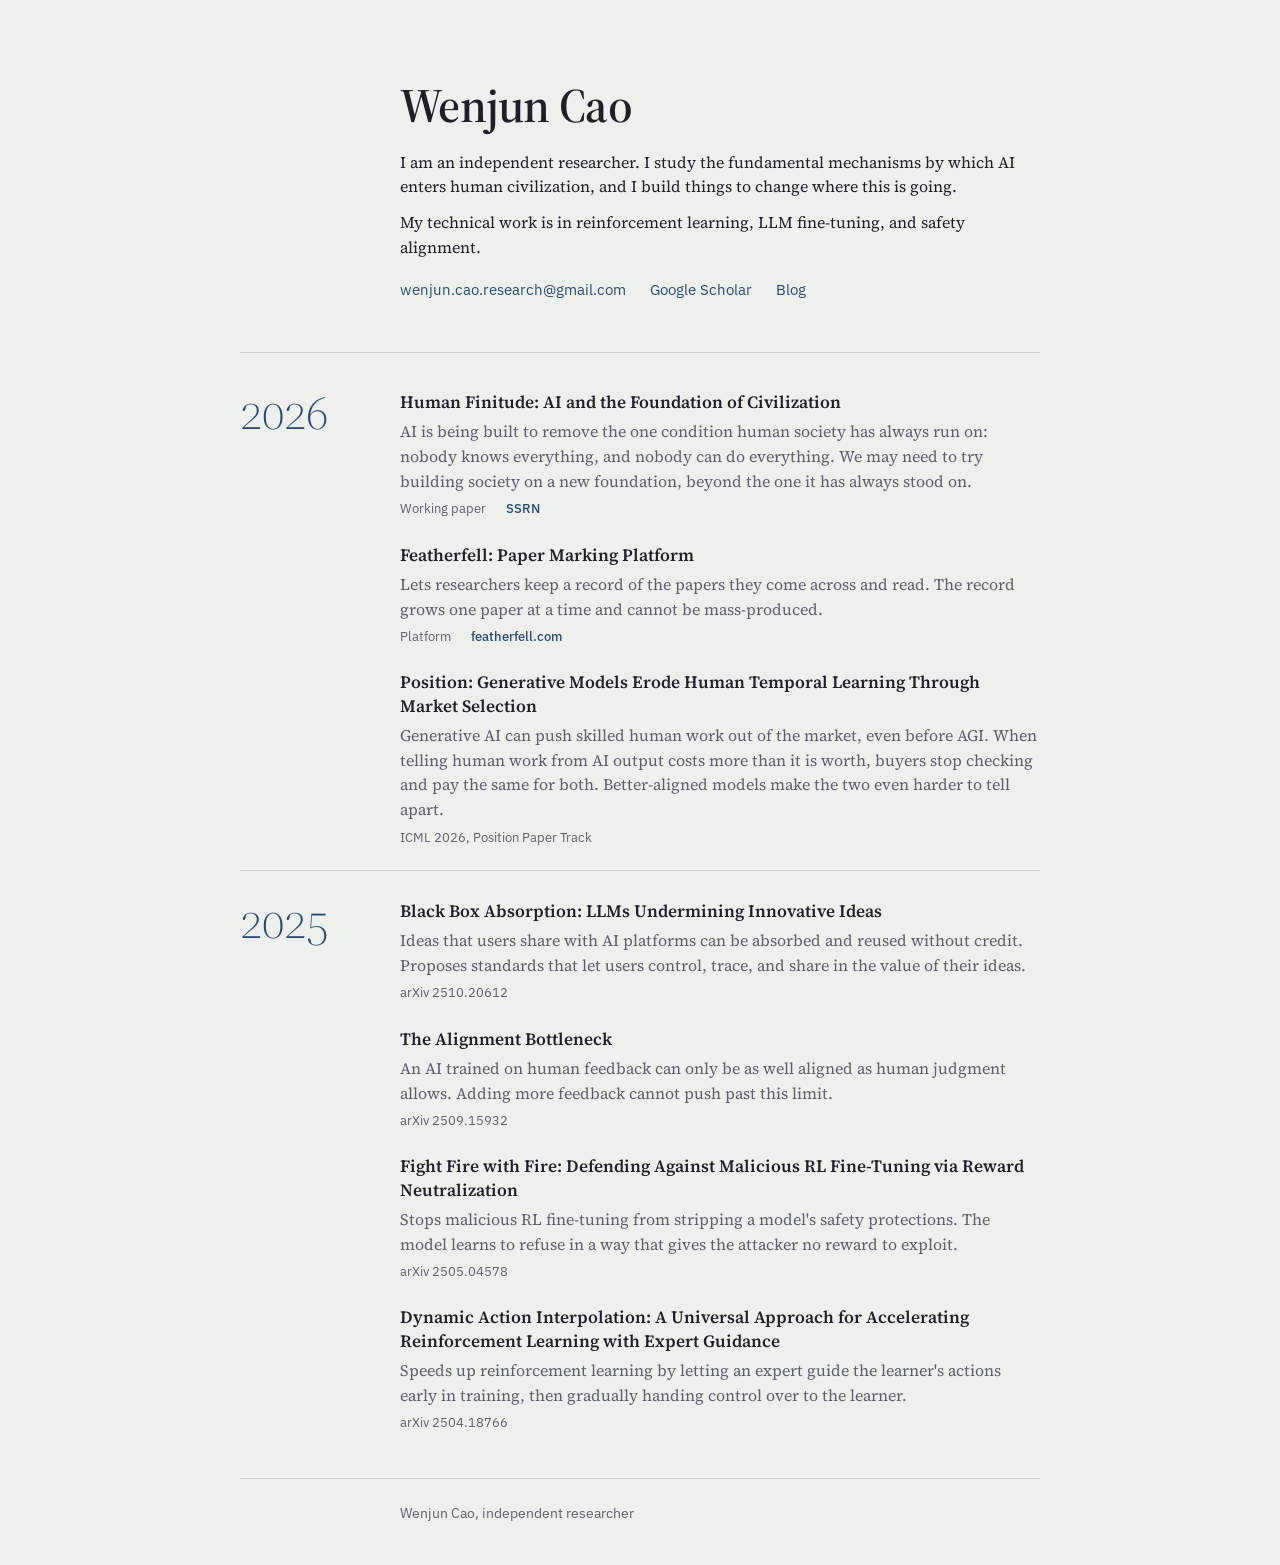
==== commit 51004c82: "Add files via upload" ====
--- a/index.html
+++ b/index.html
@@ -3,38 +3,224 @@
 <head>
 <meta charset="utf-8">
 <meta name="viewport" content="width=device-width, initial-scale=1">
-<title>Blog · Wenjun Cao</title>
+<title>Wenjun Cao</title>
+<meta name="description" content="Wenjun Cao is an independent researcher studying the fundamental mechanisms by which AI enters human civilization.">
 <meta name="author" content="Wenjun Cao">
-<link rel="canonical" href="https://directedlink.github.io/blog/">
+<meta property="og:title" content="Wenjun Cao">
+<meta property="og:description" content="Independent researcher. The fundamental mechanisms by which AI enters human civilization.">
+<meta property="og:type" content="website">
+<meta property="og:url" content="https://directedlink.github.io/">
+<meta name="twitter:card" content="summary">
+<link rel="canonical" href="https://directedlink.github.io/">
 <link rel="icon" href="data:image/svg+xml,%3Csvg xmlns='http://www.w3.org/2000/svg' viewBox='0 0 32 32'%3E%3Crect width='32' height='32' fill='%23EEF0EE'/%3E%3Ccircle cx='16' cy='16' r='11' fill='none' stroke='%231D2127' stroke-width='2'/%3E%3Cline x1='16' y1='5' x2='16' y2='27' stroke='%232A4A70' stroke-width='2'/%3E%3C/svg%3E">
 <link rel="preconnect" href="https://fonts.googleapis.com">
 <link rel="preconnect" href="https://fonts.gstatic.com" crossorigin>
 <link href="https://fonts.googleapis.com/css2?family=Source+Serif+4:ital,opsz,wght@0,8..60,300;0,8..60,400;0,8..60,600;1,8..60,400&family=IBM+Plex+Sans:wght@400;500&display=swap" rel="stylesheet">
-<link rel="stylesheet" href="style.css">
+<style>
+  :root{
+    --paper: #EEF0EE;        /* cool, faintly grey-green paper */
+    --paper-raised: #F6F7F6;
+    --ink: #1D2127;
+    --ink-soft: #596069;
+    --rule: #C9CED3;
+    --accent: #2A4A70;       /* fountain-pen blue */
+    --kin: #6E2A2A;          /* oxblood, shared with the paper page */
+    --serif: "Source Serif 4", Georgia, "Times New Roman", serif;
+    --sans: "IBM Plex Sans", -apple-system, "Segoe UI", sans-serif;
+    --gutter: 10rem;
+    --measure: 40rem;
+  }
+  @media (prefers-color-scheme: dark){
+    :root{
+      --paper: #16191D;
+      --paper-raised: #1C2025;
+      --ink: #E3E5E8;
+      --ink-soft: #9CA3AC;
+      --rule: #30363D;
+      --accent: #93B2D6;
+      --kin: #D39A8C;
+    }
+  }
+
+  *{ box-sizing: border-box; }
+  html{ background: var(--paper); font-size: 100%; }
+  body{
+    margin: 0;
+    background: var(--paper);
+    color: var(--ink);
+    font-family: var(--serif);
+    font-size: 1rem;
+    line-height: 1.55;
+    -webkit-font-smoothing: antialiased;
+    text-rendering: optimizeLegibility;
+  }
+  a{ color: var(--accent); text-decoration: none; text-decoration-thickness: 1px; text-underline-offset: 3px; }
+  a:hover{ color: var(--kin); text-decoration: underline; }
+  a:focus-visible{ outline: 2px solid var(--accent); outline-offset: 3px; border-radius: 2px; }
+  ::selection{ background: var(--rule); color: var(--ink); }
+
+  .page{
+    max-width: calc(var(--gutter) + var(--measure) + 3rem);
+    margin: 0 auto;
+    padding: 0 1.5rem;
+  }
+
+  /* ---------- Masthead ---------- */
+  header{
+    padding: clamp(3rem, 9vh, 5rem) 0 2.2rem;
+    padding-left: var(--gutter);
+  }
+  h1{
+    margin: 0 0 1.2rem;
+    font-weight: 600;
+    font-size: clamp(2.2rem, 5vw, 3rem);
+    line-height: 1.05;
+    letter-spacing: -0.015em;
+    font-variation-settings: "opsz" 60;
+  }
+  .bio{ max-width: var(--measure); }
+  .bio p{ margin: 0 0 .7rem; }
+  .contact{
+    display: flex;
+    flex-wrap: wrap;
+    gap: .4rem 1.5rem;
+    margin-top: 1.2rem;
+    font-family: var(--sans);
+    font-size: .92rem;
+    color: var(--ink-soft);
+  }
+
+  /* ---------- Work ---------- */
+  main{ border-top: 1px solid var(--rule); padding: .6rem 0 1.4rem; }
+  .year{
+    display: grid;
+    grid-template-columns: var(--gutter) minmax(0, var(--measure));
+    padding: 1.8rem 0 .6rem;
+  }
+  .year + .year{ border-top: 1px solid var(--rule); }
+  .year h2{
+    margin: 0;
+    font-weight: 300;
+    font-size: 3rem;
+    line-height: .9;
+    color: var(--accent);
+    font-variant-numeric: oldstyle-nums;
+    font-feature-settings: "onum" 1;
+    font-variation-settings: "opsz" 60;
+    position: sticky;
+    top: 1.5rem;
+    align-self: start;
+  }
+  .works{ list-style: none; margin: 0; padding: 0; }
+  .works li{ margin: 0 0 1.5rem; }
+  .works li:last-child{ margin-bottom: .8rem; }
+  .works h3{
+    margin: 0;
+    font-size: 1.08rem;
+    font-weight: 600;
+    line-height: 1.35;
+  }
+  .title{
+    color: var(--ink);
+    text-decoration: none;
+  }
+  a.title:hover{ color: var(--kin); text-decoration: underline; }
+  .desc{
+    margin: .3rem 0 .35rem;
+    color: var(--ink-soft);
+  }
+  .meta{
+    margin: 0;
+    font-family: var(--sans);
+    font-size: .82rem;
+    color: var(--ink-soft);
+    display: flex;
+    flex-wrap: wrap;
+    gap: .3rem 1.25rem;
+  }
+  .meta a{ font-weight: 500; }
+
+  footer{
+    border-top: 1px solid var(--rule);
+    padding: 1.5rem 0 2.5rem var(--gutter);
+    font-family: var(--sans);
+    font-size: .88rem;
+    color: var(--ink-soft);
+  }
+  footer p{ margin: 0; }
+
+  @media (max-width: 640px){
+    :root{ --gutter: 0rem; }
+    header{ padding-top: 3.5rem; }
+    .year{ grid-template-columns: 1fr; padding-top: 2rem; }
+    .year h2{ position: static; font-size: 2.6rem; margin-bottom: 1.2rem; }
+  }
+  @media print{
+    body, html{ background: #fff; }
+    .year h2{ position: static; }
+  }
+</style>
 </head>
 <body>
 <div class="page">
 
-  <nav class="topbar"><a class="home" href="../index.html">Wenjun Cao</a></nav>
-
-  <div class="blog-head">
-    <h1>Blog</h1>
-  </div>
-
-  <ul class="posts">
-    <li>
-      <time datetime="2026-11-06">6 November 2026</time>
-      <h2><a href="benevolent-rule-by-intelligence.html">Benevolent rule by intelligence: a thought experiment on the nature of politics</a></h2>
-    </li>
-    <li>
-      <time datetime="2026-11-04">4 November 2026</time>
-      <h2><a href="microdosing-doomsday.html">Microdosing doomsday</a></h2>
-    </li>
-    <li>
-      <time datetime="2026-11-03">3 November 2026</time>
-      <h2><a href="leviathan-and-the-air-pump.html">Science is (partly) over. Will politics be? Reading <i>Leviathan and the Air-Pump</i></a></h2>
-    </li>
-  </ul>
+  <header>
+    <h1>Wenjun Cao</h1>
+    <div class="bio">
+      <p>I am an independent researcher. I study the fundamental mechanisms by which AI enters human civilization, and I build things to change where this is going.</p>
+      <p>My technical work is in reinforcement learning, LLM fine-tuning, and safety alignment.</p>
+    </div>
+    <p class="contact"><a href="mailto:wenjun.cao.research@gmail.com">wenjun.cao.research@gmail.com</a><a href="https://scholar.google.com/citations?user=8guQeIAAAAAJ">Google Scholar</a><a href="blog/index.html">Blog</a></p>
+  </header>
+
+  <main>
+    <section class="year" aria-labelledby="y2026">
+      <h2 id="y2026">2026</h2>
+      <ul class="works">
+        <li>
+          <h3><a class="title" href="https://directedlink.github.io/the-order-of-finite-beings/">Human Finitude: AI and the Foundation of Civilization</a></h3>
+          <p class="desc">AI is being built to remove the one condition human society has always run on: nobody knows everything, and nobody can do everything. We may need to try building society on a new foundation, beyond the one it has always stood on.</p>
+          <p class="meta"><span>Working paper</span><a href="https://papers.ssrn.com/sol3/papers.cfm?abstract_id=7476738">SSRN</a></p>
+        </li>
+        <li>
+          <h3><a class="title" href="https://directedlink.github.io/featherfell/">Featherfell: Paper Marking Platform</a></h3>
+          <p class="desc">Lets researchers keep a record of the papers they come across and read. The record grows one paper at a time and cannot be mass-produced.</p>
+          <p class="meta"><span>Platform</span><a href="https://featherfell.com">featherfell.com</a></p>
+        </li>
+        <li>
+          <h3><a class="title" href="https://openreview.net/forum?id=FGZt2TsZRl">Position: Generative Models Erode Human Temporal Learning Through Market Selection</a></h3>
+          <p class="desc">Generative AI can push skilled human work out of the market, even before AGI. When telling human work from AI output costs more than it is worth, buyers stop checking and pay the same for both. Better-aligned models make the two even harder to tell apart.</p>
+          <p class="meta"><span>ICML 2026, Position Paper Track</span></p>
+        </li>
+      </ul>
+    </section>
+
+    <section class="year" aria-labelledby="y2025">
+      <h2 id="y2025">2025</h2>
+      <ul class="works">
+        <li>
+          <h3><a class="title" href="https://arxiv.org/abs/2510.20612">Black Box Absorption: LLMs Undermining Innovative Ideas</a></h3>
+          <p class="desc">Ideas that users share with AI platforms can be absorbed and reused without credit. Proposes standards that let users control, trace, and share in the value of their ideas.</p>
+          <p class="meta"><span>arXiv 2510.20612</span></p>
+        </li>
+        <li>
+          <h3><a class="title" href="https://arxiv.org/abs/2509.15932">The Alignment Bottleneck</a></h3>
+          <p class="desc">An AI trained on human feedback can only be as well aligned as human judgment allows. Adding more feedback cannot push past this limit.</p>
+          <p class="meta"><span>arXiv 2509.15932</span></p>
+        </li>
+        <li>
+          <h3><a class="title" href="https://arxiv.org/abs/2505.04578">Fight Fire with Fire: Defending Against Malicious RL Fine-Tuning via Reward Neutralization</a></h3>
+          <p class="desc">Stops malicious RL fine-tuning from stripping a model's safety protections. The model learns to refuse in a way that gives the attacker no reward to exploit.</p>
+          <p class="meta"><span>arXiv 2505.04578</span></p>
+        </li>
+        <li>
+          <h3><a class="title" href="https://arxiv.org/abs/2504.18766">Dynamic Action Interpolation: A Universal Approach for Accelerating Reinforcement Learning with Expert Guidance</a></h3>
+          <p class="desc">Speeds up reinforcement learning by letting an expert guide the learner's actions early in training, then gradually handing control over to the learner.</p>
+          <p class="meta"><span>arXiv 2504.18766</span></p>
+        </li>
+      </ul>
+    </section>
+  </main>
 
   <footer>
     <p>Wenjun Cao, independent researcher</p>
@@ -42,4 +228,4 @@
 
 </div>
 </body>
-</html>
+</html>
